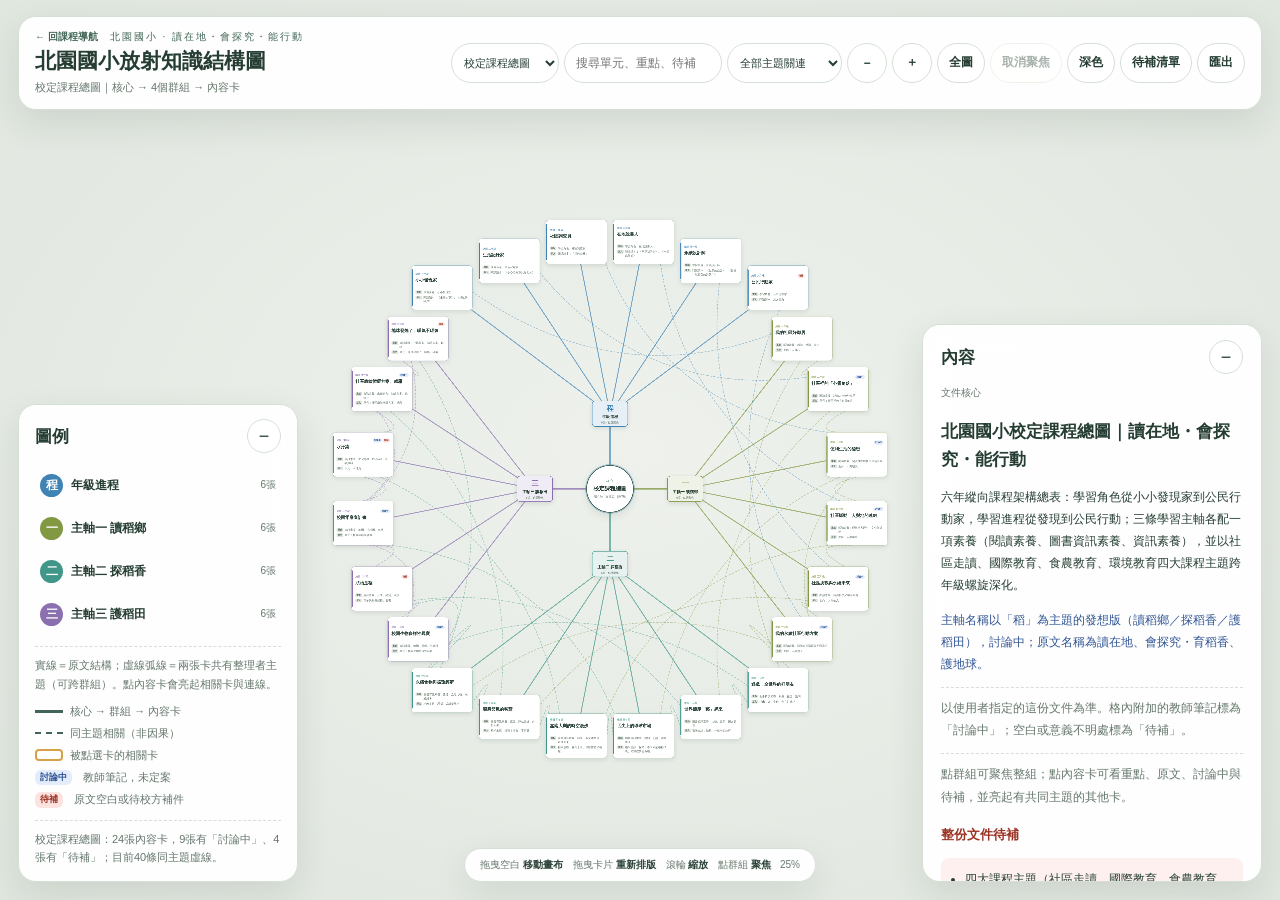
==== beiyuan-map/index.html @ 7c8979ef "Add Beiyuan radial knowledge map (school curriculum map x reading plan v4) and homepage links" ====
<!doctype html>
<html lang="zh-Hant"><head><meta charset="utf-8"><meta name="viewport" content="width=device-width,initial-scale=1"><link rel="icon" href="data:,"><title>北園國小｜放射知識結構圖</title>
<link rel="stylesheet" href="./style.css">
</head><body>
<figure class="stage" id="stage" aria-label="可平移縮放的放射知識圖"><div id="board"><svg id="wires" width="1" height="1" aria-label="實線結構與虛線主題關聯"></svg><div id="nodes"></div></div><figcaption class="sr-only">核心向外展開群組與內容卡。實線表示包含，虛線表示兩張卡共有整理者主題，不代表因果。</figcaption></figure>
<header class="panel topbar" id="topbar"><div class="brand"><p class="eyebrow"><a class="home-link" href="../index.html">← 回課程導航</a>　北園國小 · 讀在地・會探究・能行動</p><h1>北園國小放射知識結構圖</h1><p id="status">核心 → 群組 → 內容卡</p></div><nav class="tools" aria-label="知識圖控制">
<label class="sr-only" for="document">文件</label><select id="document"></select>
<div class="search-wrap"><label class="sr-only" for="search">搜尋</label><input id="search" type="search" placeholder="搜尋單元、重點、待補"><div id="search-results" class="search-results" hidden aria-live="polite"></div></div>
<label class="sr-only" for="theme">主題關聯</label><select id="theme"><option value="auto">全部主題關連</option><option value="">關閉虛線</option></select>
<button id="zoom-out" aria-label="縮小">−</button><button id="zoom-in" aria-label="放大">＋</button><button id="fit">全圖</button><button id="reset" disabled>取消聚焦</button><button id="theme-toggle" aria-label="切換深淺色">深色</button><button id="gaps">待補清單</button><button id="download" aria-label="匯出圖譜資料">匯出</button>
</nav></header>
<aside class="panel legend" id="legend" aria-label="圖例"><div class="panel-head"><h2>圖例</h2><button id="legend-toggle" aria-label="收合圖例" aria-expanded="true">−</button></div><div id="legend-content"><div id="chapter-list"></div><p class="note">實線＝原文結構；虛線弧線＝兩張卡共有整理者主題（可跨群組）。點內容卡會亮起相關卡與連線。</p><div class="line-key"><span><i class="solid"></i>核心 → 群組 → 內容卡</span><span><i class="dashed"></i>同主題相關（非因果）</span><span><i class="related-key"></i>被點選卡的相關卡</span><span><b class="flag-discussion">討論中</b>教師筆記，未定案</span><span><b class="flag-missing">待補</b>原文空白或待校方補件</span></div><p id="counts" class="note"></p></div></aside>
<aside class="panel detail" id="detail" aria-label="節點完整內容"><div class="panel-head"><h2 id="detail-label">內容</h2><button id="detail-toggle" aria-label="收合內容面板" aria-expanded="true">−</button></div><div id="detail-body"></div></aside>
<div class="panel hint" id="hint">拖曳空白 <b>移動畫布</b>　拖曳卡片 <b>重新排版</b>　滾輪 <b>縮放</b>　點群組 <b>聚焦</b> <span id="zoom-value">100%</span></div>
<script src="./graph-data.js" defer></script>
<script src="./layout.js" defer></script>
<script src="./app.js" defer></script>
</body></html>
---- beiyuan-map/style.css ----
:root{--bg:#eef1ec;--bg2:#e0e7df;--panel:#fffffff2;--card:#fff;--ink:#253d32;--muted:#64766b;--line:#d5dfd5;--accent:#416657;--shadow:0 13px 36px #1732251c;--c0:#3f83b5;--c1:#829842;--c2:#409789;--c3:#8b70b0;--c4:#be8b3b;--c5:#bc7480;font:14px "Microsoft JhengHei","Noto Sans TC",sans-serif;color:var(--ink)}:root[data-theme=dark]{--bg:#131d18;--bg2:#0e1612;--panel:#1c2a23f0;--card:#223128;--ink:#ecf3ed;--muted:#afc0b4;--line:#385243;--accent:#91c4a8;--shadow:0 16px 44px #0006;--c0:#75afda;--c1:#b8c879;--c2:#74c3b5;--c3:#b7a1d7;--c4:#e5b86d;--c5:#e2a0aa}*{box-sizing:border-box}html,body{width:100%;height:100%;margin:0;overflow:hidden}body{background:radial-gradient(ellipse at center,var(--bg),var(--bg2));-webkit-font-smoothing:antialiased}button,input,select{font:inherit;color:inherit}button{cursor:pointer}button:disabled{opacity:.4;cursor:default}button:focus-visible,input:focus-visible,select:focus-visible,a:focus-visible{outline:3px solid #db9b46;outline-offset:3px}.sr-only{position:absolute;width:1px;height:1px;padding:0;margin:-1px;overflow:hidden;clip:rect(0,0,0,0);white-space:nowrap;border:0}.stage{position:fixed;inset:0;margin:0;overflow:hidden;cursor:grab;touch-action:none;user-select:none}.stage.dragging{cursor:grabbing}#board{position:absolute;top:0;left:0;transform-origin:0 0;will-change:transform}#wires{position:absolute;top:0;left:0;overflow:visible;pointer-events:none}.wire{fill:none;stroke:var(--node-color,var(--accent));stroke-linecap:round;stroke-width:4;opacity:.68}.wire.trunk{stroke-width:6;opacity:.88}.wire.theme{stroke-width:2.8;stroke-dasharray:7 7;opacity:.42}.wire.dim{opacity:.075}.wire.hot{opacity:1;stroke-width:5}.node{position:absolute;transform:translate(-50%,-50%);z-index:2;display:block;background:var(--card);color:var(--ink);border:1.5px solid var(--line);box-shadow:0 6px 20px #17322520;border-radius:14px;cursor:grab;text-align:left;transition:opacity .18s,box-shadow .18s;border-color:color-mix(in srgb,var(--node-color) 40%,var(--line))}.node:hover{box-shadow:var(--shadow);border-color:var(--node-color)}.node.dim{opacity:.19}.node.hot{box-shadow:var(--shadow),0 0 0 4px color-mix(in srgb,var(--node-color) 35%,transparent);border-color:var(--node-color)}.node.search-hit{box-shadow:0 0 0 5px #d7a247;opacity:1}.node.dragging{z-index:8;cursor:grabbing;box-shadow:var(--shadow)}.node.hub{width:190px;height:190px;border:3px solid var(--accent);border-radius:50%;text-align:center;display:flex;align-items:center;justify-content:center;flex-direction:column;padding:18px;z-index:4;cursor:pointer}.hub .overline{font-size:12px;letter-spacing:3px;color:var(--accent)}.hub .node-title{font-family:"Noto Serif TC","PMingLiU",serif;font-weight:900;font-size:25px;line-height:1.3;display:block;margin:8px 0}.hub .node-sub{font-size:12px;color:var(--muted);line-height:1.5}.node.chapter{width:144px;height:104px;text-align:center;background:color-mix(in srgb,var(--node-color) 13%,var(--card));border:2px solid var(--node-color);padding:9px 12px;z-index:3;cursor:pointer}.chapter .chapter-no{font-family:"PMingLiU",serif;font-size:29px;font-weight:900;color:var(--node-color);display:block}.chapter .node-title{font-size:16px;font-weight:800;display:block;margin:3px 0}.chapter .node-sub{font-size:11px;color:var(--muted)}.node.card{width:244px;height:178px;padding:12px 15px;overflow:hidden}.node.card:before{content:"";position:absolute;left:0;top:15px;bottom:15px;width:4px;border-radius:3px;background:var(--node-color)}.node.subcard{border-style:dashed}.card .node-type{font-size:10px;color:var(--node-color);display:flex;justify-content:space-between;margin-bottom:6px}.card .node-title{font-family:"Noto Serif TC","PMingLiU",serif;font-size:17px;font-weight:bold;line-height:1.4;display:-webkit-box;-webkit-line-clamp:2;-webkit-box-orient:vertical;overflow:hidden;height:48px;margin-bottom:5px}.card .node-row{display:flex;gap:6px;font-size:11px;line-height:1.45;margin-top:5px}.node-row b{flex:none;background:var(--bg2);border-radius:4px;padding:1px 4px;font-size:9px;color:var(--muted);align-self:start}.node-row span{display:-webkit-box;-webkit-line-clamp:2;-webkit-box-orient:vertical;overflow:hidden;color:var(--muted)}.panel{position:fixed;z-index:20;background:var(--panel);border:1px solid var(--line);border-radius:18px;box-shadow:var(--shadow);backdrop-filter:blur(12px)}.topbar{left:18px;right:18px;top:16px;padding:13px 16px;display:flex;align-items:center;gap:18px}.brand{flex:1;min-width:180px}.eyebrow{color:var(--accent);font-size:10px;letter-spacing:2px;margin:0 0 4px}h1{font-family:"Noto Serif TC","PMingLiU",serif;font-size:21px;line-height:1.25;margin:0}.brand>p:last-child{font-size:11px;color:var(--muted);line-height:1.5;margin:5px 0 0}.tools{display:flex;gap:5px;align-items:center;flex-wrap:wrap;justify-content:flex-end}.tools button,.tools input,.tools select{border:1px solid var(--line);background:var(--card);border-radius:22px;min-height:40px;padding:8px 11px;font-size:12px}.tools button{white-space:nowrap;min-width:40px;font-weight:bold}.tools input{width:158px}.tools select{max-width:148px;padding:8px;font-size:11px}.search-wrap{position:relative}.search-results{position:absolute;top:46px;right:0;width:min(330px,80vw);max-height:330px;overflow:auto;background:var(--card);border:1px solid var(--line);border-radius:12px;box-shadow:var(--shadow);padding:8px;z-index:40}.search-results button{display:block;width:100%;text-align:left;border-radius:7px;background:transparent;font-size:12px;line-height:1.5;padding:8px;min-height:44px}.search-results p{font-size:12px;color:var(--muted);padding:8px;margin:0}.legend{left:18px;bottom:18px;width:280px;max-height:calc(100vh - 180px);padding:14px 16px;overflow:auto}.panel-head{display:flex;align-items:center;justify-content:space-between;gap:10px}.panel-head h2{font-family:"PMingLiU",serif;font-size:17px;margin:0}.panel-head button{height:34px;min-width:34px;border-radius:50%;border:1px solid var(--line);background:var(--card);font-size:18px}.legend.collapsed{width:125px;padding:10px 12px}.legend.collapsed #legend-content{display:none}#chapter-list{margin-top:12px;display:grid;gap:3px}#chapter-list button{display:flex;align-items:center;gap:8px;padding:7px 5px;background:none;border:0;text-align:left;border-radius:8px;min-height:40px}#chapter-list button:hover,#chapter-list button[aria-pressed=true]{background:var(--bg2)}.chapter-dot{display:grid;place-items:center;width:23px;height:23px;flex:none;border-radius:50%;background:var(--node-color);color:white;font-size:12px;font-weight:bold}.chapter-short{font-weight:bold;font-size:12px}.chapter-count{margin-left:auto;font-size:10px;color:var(--muted)}.note{color:var(--muted);font-size:11px;line-height:1.7;margin:12px 0 0;border-top:1px dashed var(--line);padding-top:9px}.line-key{display:grid;gap:7px;font-size:11px;color:var(--muted);margin-top:10px}.line-key span{display:flex;align-items:center;gap:7px}.line-key i{width:28px;border-top:3px solid var(--accent)}.line-key .dashed{border-top-style:dashed;border-top-width:2px}a{color:var(--accent)}.detail{right:18px;bottom:18px;width:340px;max-height:min(62vh,620px);padding:15px 18px;overflow:auto;user-select:text}.detail.collapsed{width:125px;padding:10px 12px}.detail.collapsed #detail-body{display:none}.detail h3{font-size:17px;line-height:1.65;margin:15px 0 8px;font-family:"PMingLiU",serif}.detail h4{font-size:13px;color:var(--accent);margin:18px 0 8px}.detail p,.detail li{font-size:12px;line-height:1.85}.detail ul{padding-left:18px}.detail button.action{border:1px solid var(--line);background:var(--card);border-radius:8px;padding:8px 10px;margin:5px 4px 5px 0;font:inherit;font-size:12px;line-height:1.6;min-height:40px;text-align:left}.detail .example{background:var(--bg2);border-left:3px solid var(--node-color,var(--accent));padding:9px 11px;border-radius:0 8px 8px 0}.detail .source{font-size:11px;line-height:1.7;display:block;padding:8px 0}.detail .tag-row{display:flex;flex-wrap:wrap;gap:4px}.detail .tag-row button{font-size:10px;padding:5px 7px;min-height:30px;border-radius:20px}.detail .badge{font-size:10px;color:var(--muted);margin:10px 0}.detail .subsection{border-top:1px dashed var(--line);margin-top:15px;padding-top:7px}.hint{bottom:18px;left:50%;transform:translateX(-50%);padding:9px 15px;font-size:10px;color:var(--muted);border-radius:30px;white-space:nowrap;pointer-events:none}.hint b{color:var(--ink)}#zoom-value{margin-left:6px;font-size:10px}@media(max-width:1180px){.topbar{align-items:start}.brand{min-width:160px;max-width:240px}.tools{max-width:700px}.tools input{width:145px}h1{font-size:18px}.legend{width:245px}.detail{width:310px}.hint{font-size:9px;padding:8px 10px;bottom:12px}}@media(max-width:700px){.topbar{left:10px;right:10px;top:10px;padding:11px 12px;display:block}.brand{max-width:none}h1{font-size:18px}.brand>p:last-child{font-size:10px}.tools{justify-content:flex-start;margin-top:9px;gap:4px}.tools button,.tools select,.tools input{min-height:34px;font-size:10px;padding:6px 8px}.tools input{width:155px}.tools select{max-width:120px}.tools button{min-width:34px}.legend,.detail{bottom:70px;max-height:38vh;width:calc(100vw - 24px);left:12px;right:12px;padding:12px 14px}.legend:not(.collapsed),.detail:not(.collapsed){bottom:126px}.legend.collapsed{left:12px;right:auto;width:125px}.detail.collapsed{left:auto;right:12px;width:125px}.panel-head h2{font-size:15px}.panel-head button{height:30px;min-width:30px}.hint{left:12px;right:12px;bottom:12px;transform:none;white-space:normal;text-align:center;font-size:9px;padding:8px;line-height:1.6}.search-results{right:auto;left:0;width:calc(100vw - 50px)}}

.collapsed .panel-head h2{min-width:0;overflow:hidden;white-space:nowrap;text-overflow:ellipsis;flex:1}
/* R6：相關節高亮、頁面縮圖、原文頁檢視器 */
.wire.theme.hot{stroke-width:4;stroke-dasharray:9 6;opacity:.95}
.node.related{opacity:1;border-color:var(--node-color);border-width:2.5px;box-shadow:0 0 0 4px color-mix(in srgb,#d7a247 45%,transparent),var(--shadow)}
.related-chip{position:absolute;left:12px;right:10px;bottom:7px;font-size:10px;line-height:1.4;padding:3px 7px;border-radius:8px;background:#f7e6c4;color:#6b4b12;white-space:nowrap;overflow:hidden;text-overflow:ellipsis}
:root[data-theme=dark] .related-chip{background:#4a3a1c;color:#f3dcae}
.line-key .related-key{height:12px;border:2.5px solid #d7a247;border-radius:4px}
.detail .related-list{display:grid;gap:4px}
.detail .related-list button{display:grid;gap:2px;width:100%;margin:0;border-left:4px solid var(--node-color)}
.related-title{font-weight:bold}.related-themes{font-size:10px;color:var(--muted)}
.pages{margin:10px 0 4px}.pages-label{font-size:11px!important;color:var(--muted);margin:4px 0}
.thumb-row{display:flex;gap:8px;flex-wrap:wrap}
.thumb{display:grid;gap:3px;justify-items:center;padding:4px;border:1px solid var(--line);border-radius:8px;background:var(--card);font-size:10px;color:var(--muted)}
.thumb img{width:84px;height:119px;object-fit:cover;object-position:top;border-radius:4px;background:var(--bg2)}
.thumb:hover{border-color:var(--accent)}.thumb.failed img{visibility:hidden}
.viewer{width:min(920px,96vw);max-height:94vh;padding:0;border:1px solid var(--line);border-radius:16px;background:var(--card);color:var(--ink);box-shadow:var(--shadow);overflow:hidden}
.viewer[open]{display:flex;flex-direction:column}
.viewer::backdrop{background:#0b140fb3}
.viewer-head,.viewer-foot{display:flex;align-items:center;gap:8px;padding:10px 14px;flex-wrap:wrap}
.viewer-head{border-bottom:1px solid var(--line)}.viewer-foot{border-top:1px solid var(--line)}
.viewer-head h2{font-size:16px;margin:0;flex:1;font-family:"PMingLiU",serif}#viewer-count{font-size:11px;color:var(--muted)}
.viewer button,.viewer-foot a{border:1px solid var(--line);background:var(--card);border-radius:20px;min-height:38px;padding:7px 12px;font-size:12px;text-decoration:none;display:inline-flex;align-items:center}
#viewer-close{font-size:20px;min-width:38px;justify-content:center}
.viewer-body{overflow:auto;flex:1;background:var(--bg2);text-align:center;padding:10px}
#viewer-img{max-width:100%;height:auto;cursor:zoom-in;box-shadow:0 4px 18px #0003;background:#fff}
#viewer-img.zoomed{max-width:none;width:180%;cursor:zoom-out}#viewer-img.failed{display:none}
.viewer-tip{font-size:10px;color:var(--muted);margin-left:auto}
@media(max-width:700px){.viewer{width:100vw;max-height:100vh;border-radius:0}.viewer-tip{display:none}#viewer-img.zoomed{width:260%}}

/* 北園版：討論中／待補標記、跨文件對照、待補清單 */
.home-link{font-weight:bold;text-decoration:none;letter-spacing:0}
.flags{display:flex;gap:3px}
.flag-discussion,.flag-missing{font-style:normal;font-size:9px;font-weight:bold;padding:1px 5px;border-radius:6px;line-height:1.5}
.flag-discussion{background:#e3ecfb;color:#2f5394}.flag-missing{background:#fde3df;color:#9b3324}
:root[data-theme=dark] .flag-discussion{background:#243a5e;color:#c4d6f5}:root[data-theme=dark] .flag-missing{background:#5a2a22;color:#f6c9c1}
.line-key b{margin-right:4px}
.detail .discussion-head{color:#2f5394}.detail .missing-head{color:#9b3324}
.detail .discussion-list li,.detail .missing-list li{padding:2px 0}
.detail .discussion-list{background:#eef3fc;border-radius:8px;padding:8px 8px 8px 24px}
.detail .missing-list{background:#fdf0ee;border-radius:8px;padding:8px 8px 8px 24px}
:root[data-theme=dark] .detail .discussion-list{background:#1d2b44}:root[data-theme=dark] .detail .missing-list{background:#3a211d}
.detail .raw{font-size:11px;color:var(--muted);border:1px dashed var(--line);border-radius:8px;padding:6px 9px}
.detail .xref{border-left:3px solid var(--accent);padding:4px 10px;margin:6px 0;background:var(--bg2);border-radius:0 8px 8px 0}
.detail .xref b{font-size:11px;color:var(--accent)}.detail .xref p{margin:2px 0}
.detail .gap-item{border-top:1px dashed var(--line);padding:6px 0}
.detail .gap-missing{color:#9b3324;margin:2px 0}.detail .gap-discussion{color:#2f5394;margin:2px 0}
:root[data-theme=dark] .detail .gap-missing{color:#f6c9c1}:root[data-theme=dark] .detail .gap-discussion{color:#c4d6f5}

.hub .node-title{font-size:22px}
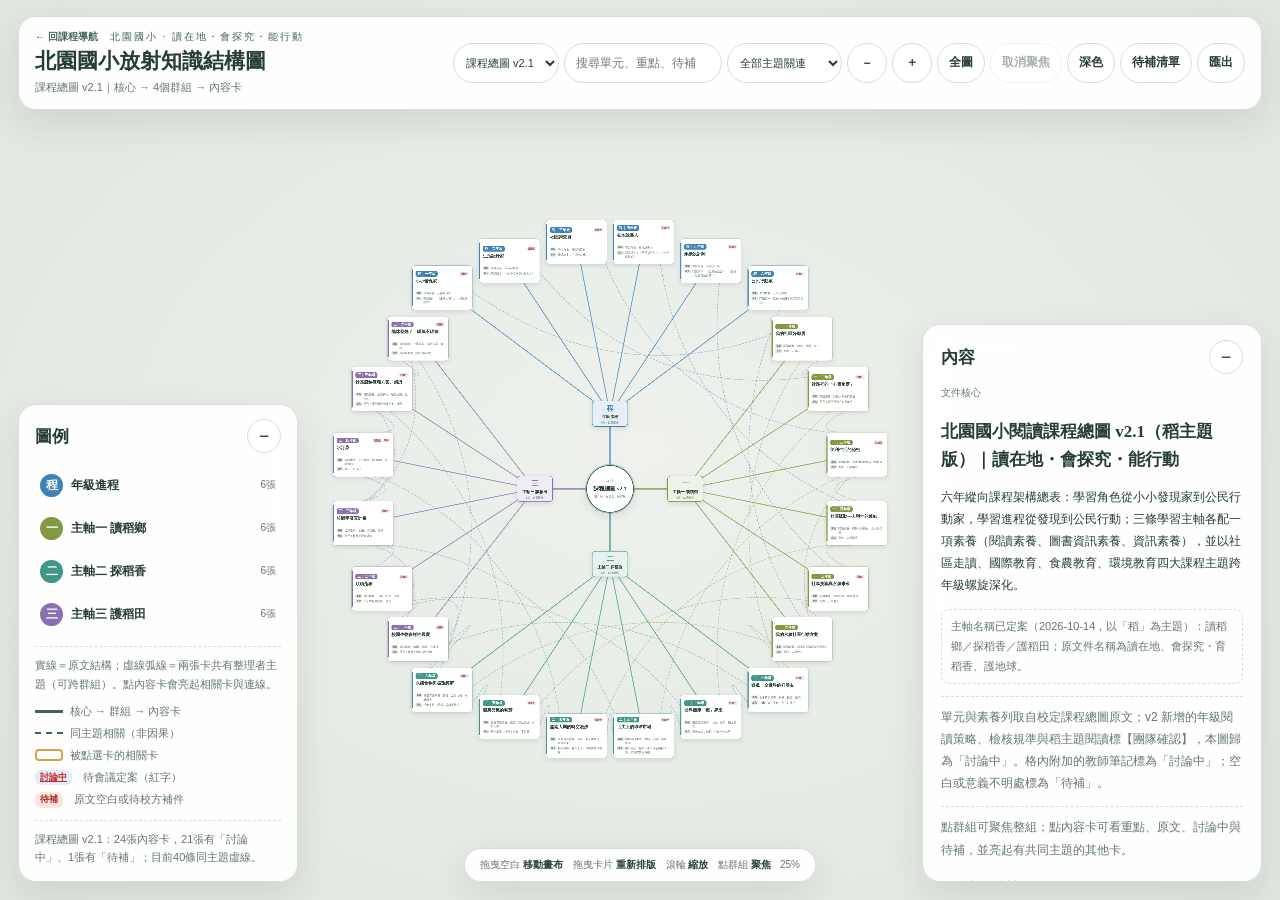
==== commit 017cd9d7: "Beiyuan map: update plan to chapter drafts 01–06, assign case lessons, flag meeting items in red - P" ====
--- a/beiyuan-map/index.html
+++ b/beiyuan-map/index.html
@@ -9,7 +9,7 @@
 <label class="sr-only" for="theme">主題關聯</label><select id="theme"><option value="auto">全部主題關連</option><option value="">關閉虛線</option></select>
 <button id="zoom-out" aria-label="縮小">−</button><button id="zoom-in" aria-label="放大">＋</button><button id="fit">全圖</button><button id="reset" disabled>取消聚焦</button><button id="theme-toggle" aria-label="切換深淺色">深色</button><button id="gaps">待補清單</button><button id="download" aria-label="匯出圖譜資料">匯出</button>
 </nav></header>
-<aside class="panel legend" id="legend" aria-label="圖例"><div class="panel-head"><h2>圖例</h2><button id="legend-toggle" aria-label="收合圖例" aria-expanded="true">−</button></div><div id="legend-content"><div id="chapter-list"></div><p class="note">實線＝原文結構；虛線弧線＝兩張卡共有整理者主題（可跨群組）。點內容卡會亮起相關卡與連線。</p><div class="line-key"><span><i class="solid"></i>核心 → 群組 → 內容卡</span><span><i class="dashed"></i>同主題相關（非因果）</span><span><i class="related-key"></i>被點選卡的相關卡</span><span><b class="flag-discussion">討論中</b>教師筆記，未定案</span><span><b class="flag-missing">待補</b>原文空白或待校方補件</span></div><p id="counts" class="note"></p></div></aside>
+<aside class="panel legend" id="legend" aria-label="圖例"><div class="panel-head"><h2>圖例</h2><button id="legend-toggle" aria-label="收合圖例" aria-expanded="true">−</button></div><div id="legend-content"><div id="chapter-list"></div><p class="note">實線＝原文結構；虛線弧線＝兩張卡共有整理者主題（可跨群組）。點內容卡會亮起相關卡與連線。</p><div class="line-key"><span><i class="solid"></i>核心 → 群組 → 內容卡</span><span><i class="dashed"></i>同主題相關（非因果）</span><span><i class="related-key"></i>被點選卡的相關卡</span><span><b class="flag-discussion">討論中</b>待會議定案（紅字）</span><span><b class="flag-missing">待補</b>原文空白或待校方補件</span></div><p id="counts" class="note"></p></div></aside>
 <aside class="panel detail" id="detail" aria-label="節點完整內容"><div class="panel-head"><h2 id="detail-label">內容</h2><button id="detail-toggle" aria-label="收合內容面板" aria-expanded="true">−</button></div><div id="detail-body"></div></aside>
 <div class="panel hint" id="hint">拖曳空白 <b>移動畫布</b>　拖曳卡片 <b>重新排版</b>　滾輪 <b>縮放</b>　點群組 <b>聚焦</b> <span id="zoom-value">100%</span></div>
 <script src="./graph-data.js" defer></script>
--- a/beiyuan-map/style.css
+++ b/beiyuan-map/style.css
@@ -49,3 +49,12 @@
 :root[data-theme=dark] .detail .gap-missing{color:#f6c9c1}:root[data-theme=dark] .detail .gap-discussion{color:#c4d6f5}
 
 .hub .node-title{font-size:22px}
+
+/* 卡片彩色編號（與他校知識圖一致） */
+.card .node-type{align-items:center}.node-tag{display:inline-flex;align-items:center;gap:5px}.node-code{background:var(--node-color);color:#fff;font-size:14px;font-weight:900;padding:2px 8px;border-radius:7px;letter-spacing:.5px;font-family:"PMingLiU",serif;white-space:nowrap}
+.detail .results{border-left:3px solid var(--node-color,var(--accent));padding:4px 10px;margin:6px 0;background:var(--bg2);border-radius:0 8px 8px 0}.detail .result-links{display:flex;flex-wrap:wrap;gap:6px;margin:4px 0}.detail .result-link{font-size:11px;line-height:1.5;padding:5px 9px;border:1px solid var(--line);border-radius:14px;background:var(--card);text-decoration:none;min-height:30px;display:inline-flex;align-items:center}.detail .result-link:hover{border-color:var(--accent)}
+/* 待會議討論：粗體紅字底線（2026-11-04） */
+.detail .discussion-list li,.detail .gap-discussion{color:#c62828;font-weight:bold;text-decoration:underline}
+:root[data-theme=dark] .detail .discussion-list li,:root[data-theme=dark] .detail .gap-discussion{color:#ff8a80}
+.flag-discussion{color:#c62828!important;text-decoration:underline}
+:root[data-theme=dark] .flag-discussion{color:#ff8a80!important}
